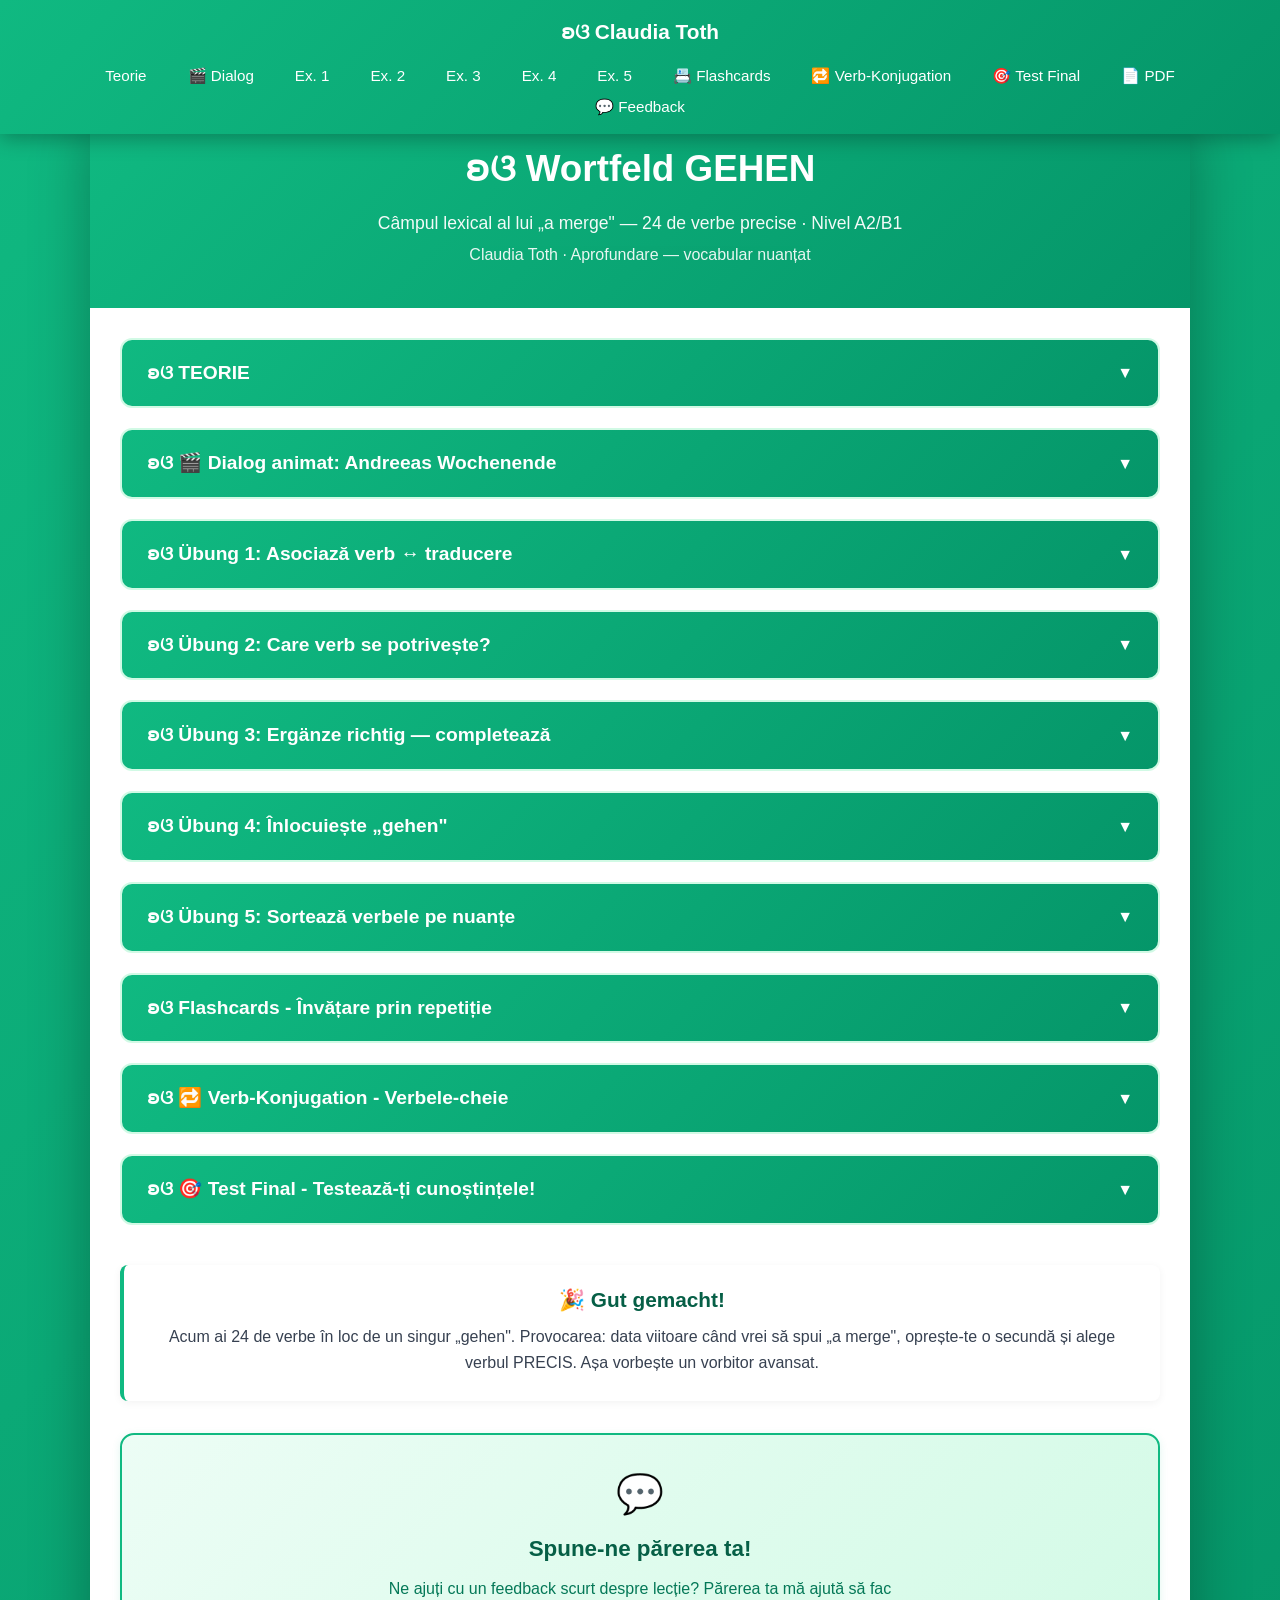
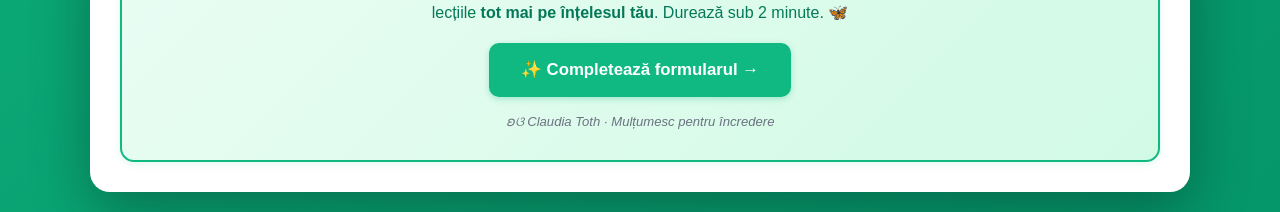
==== index.html @ c38c86c9 "Aprofundare: Wortfeld GEHEN (A2/B1) + dialog animat Campul lexical al lui „a merge": 24 verbe precis" ====
<!DOCTYPE html>
<html lang="ro">
<head>
    <meta charset="UTF-8">
    <meta name="robots" content="noindex, nofollow">
    <meta name="viewport" content="width=device-width, initial-scale=1.0">
    <title>Wortfeld GEHEN — verbele lui „a merge" · Germană A2/B1</title>
    <meta property="og:title" content="Wortfeld GEHEN (Aprofundare)">
    <meta property="og:description" content="Câmpul lexical al lui „a merge": 24 de verbe precise care înlocuiesc gehen. Dialog animat + 5 exerciții. Nivel A2/B1.">
    <meta property="og:type" content="website">
    <link rel="stylesheet" href="styles.css">
</head>
<body>
    <nav class="navbar">
        <a href="#top" class="navbar-logo">ʚଓ Claudia Toth</a>
        <ul class="navbar-menu">
            <li><a href="#teorie" onclick="openSection(0)">Teorie</a></li>
            <li><a href="#dialog" onclick="openSection(1)">🎬 Dialog</a></li>
            <li><a href="#ex1" onclick="openSection(2)">Ex. 1</a></li>
            <li><a href="#ex2" onclick="openSection(3)">Ex. 2</a></li>
            <li><a href="#ex3" onclick="openSection(4)">Ex. 3</a></li>
            <li><a href="#ex4" onclick="openSection(5)">Ex. 4</a></li>
            <li><a href="#ex5" onclick="openSection(6)">Ex. 5</a></li>
            <li><a href="#flashcards" onclick="openSection(7)">📇 Flashcards</a></li>
            <li><a href="#verbs" onclick="openSection(8)">🔁 Verb-Konjugation</a></li>
            <li><a href="#final-test" onclick="openSection(9)">🎯 Test Final</a></li>
            <li><a href="aprofundare-wortfeld-gehen.pdf" download>📄 PDF</a></li>
            <li><a href="https://yaz5dfqyx89.typeform.com/to/JHBHSIRc" target="_blank" rel="noopener noreferrer">💬 Feedback</a></li>
        </ul>
    </nav>

    <div class="container" id="top">
        <div class="header">
            <h1>ʚଓ Wortfeld GEHEN</h1>
            <p class="subtitle">Câmpul lexical al lui „a merge" — 24 de verbe precise · Nivel A2/B1</p>
            <p>Claudia Toth · Aprofundare — vocabular nuanțat</p>
        </div>

        <div class="content">
            <div class="section" id="teorie">
                <div class="section-header" onclick="toggleMainSection(0)">
                    <h3>ʚଓ TEORIE</h3>
                    <span class="arrow">▼</span>
                </div>
                <div class="section-content" id="main-section-0">
                    <div id="theory-container"></div>
                </div>
            </div>

            <div class="section" id="dialog">
                <div class="section-header" onclick="toggleMainSection(1)">
                    <h3>ʚଓ 🎬 Dialog animat: Andreeas Wochenende</h3>
                    <span class="arrow">▼</span>
                </div>
                <div class="section-content" id="main-section-1">
                    <p style="margin-bottom:14px;"><em>Apasă ▶️ Pornește. Bulele de vorbire apar pe rând, iar personajul care vorbește „pulsează". Ascultă cum Andreea folosește verbele din Wortfeld în loc de simplul „gehen". Poți reasculta orice replică din transcript (🔁).</em></p>
                    <div id="dialog1-container"></div>
                </div>
            </div>

            <div class="section" id="ex1">
                <div class="section-header" onclick="toggleMainSection(2)">
                    <h3>ʚଓ Übung 1: Asociază verb ↔ traducere</h3>
                    <span class="arrow">▼</span>
                </div>
                <div class="section-content" id="main-section-2">
                    <div id="ex1-container"></div>
                    <div class="btn-container">
                        <button class="btn btn-check" onclick="checkExercise(1)">✓ Verifica</button>
                        <button class="btn btn-reset" onclick="resetExercise(1)">↻ Reseteaza</button>
                    </div>
                    <div class="score" id="score-1"></div>
                </div>
            </div>

            <div class="section" id="ex2">
                <div class="section-header" onclick="toggleMainSection(3)">
                    <h3>ʚଓ Übung 2: Care verb se potrivește?</h3>
                    <span class="arrow">▼</span>
                </div>
                <div class="section-content" id="main-section-3">
                    <div id="ex2-container"></div>
                    <div class="btn-container">
                        <button class="btn btn-check" onclick="checkExercise(2)">✓ Verifica</button>
                        <button class="btn btn-reset" onclick="resetExercise(2)">↻ Reseteaza</button>
                    </div>
                    <div class="score" id="score-2"></div>
                </div>
            </div>

            <div class="section" id="ex3">
                <div class="section-header" onclick="toggleMainSection(4)">
                    <h3>ʚଓ Übung 3: Ergänze richtig — completează</h3>
                    <span class="arrow">▼</span>
                </div>
                <div class="section-content" id="main-section-4">
                    <div id="ex3-container"></div>
                    <div class="btn-container">
                        <button class="btn btn-check" onclick="checkExercise(3)">✓ Verifica</button>
                        <button class="btn btn-reset" onclick="resetExercise(3)">↻ Reseteaza</button>
                    </div>
                    <div class="score" id="score-3"></div>
                </div>
            </div>

            <div class="section" id="ex4">
                <div class="section-header" onclick="toggleMainSection(5)">
                    <h3>ʚଓ Übung 4: Înlocuiește „gehen"</h3>
                    <span class="arrow">▼</span>
                </div>
                <div class="section-content" id="main-section-5">
                    <div id="ex4-container"></div>
                    <div class="btn-container">
                        <button class="btn btn-check" onclick="checkExercise(4)">✓ Verifica</button>
                        <button class="btn btn-reset" onclick="resetExercise(4)">↻ Reseteaza</button>
                    </div>
                    <div class="score" id="score-4"></div>
                </div>
            </div>

            <div class="section" id="ex5">
                <div class="section-header" onclick="toggleMainSection(6)">
                    <h3>ʚଓ Übung 5: Sortează verbele pe nuanțe</h3>
                    <span class="arrow">▼</span>
                </div>
                <div class="section-content" id="main-section-6">
                    <div id="ex5-container"></div>
                    <div class="btn-container">
                        <button class="btn btn-check" onclick="checkExercise(5)">✓ Verifica</button>
                        <button class="btn btn-reset" onclick="resetExercise(5)">↻ Reseteaza</button>
                    </div>
                    <div class="score" id="score-5"></div>
                </div>
            </div>

            <div class="section" id="flashcards">
                <div class="section-header" onclick="toggleMainSection(7)">
                    <h3>ʚଓ Flashcards - Învățare prin repetiție</h3>
                    <span class="arrow">▼</span>
                </div>
                <div class="section-content" id="main-section-7">
                    <div id="flashcards-container"></div>
                </div>
            </div>

            <div class="section" id="verbs">
                <div class="section-header" onclick="toggleMainSection(8)">
                    <h3>ʚଓ 🔁 Verb-Konjugation - Verbele-cheie</h3>
                    <span class="arrow">▼</span>
                </div>
                <div class="section-content" id="main-section-8">
                    <div id="verbs-container"></div>
                </div>
            </div>

            <div class="section" id="final-test">
                <div class="section-header" onclick="toggleMainSection(9)">
                    <h3>ʚଓ 🎯 Test Final - Testează-ți cunoștințele!</h3>
                    <span class="arrow">▼</span>
                </div>
                <div class="section-content" id="main-section-9">
                    <div id="final-test-container"></div>
                </div>
            </div>

            <div class="theory-box" style="text-align: center; margin-top: 40px;">
                <p style="font-size: 1.3rem; font-weight: bold; color: #065f46;">🎉 Gut gemacht!</p>
                <p>Acum ai 24 de verbe în loc de un singur „gehen". Provocarea: data viitoare când vrei să spui „a merge", oprește-te o secundă și alege verbul PRECIS. Așa vorbește un vorbitor avansat.</p>
            </div>

            <!-- ===== FEEDBACK BANNER ===== -->
            <div style="background: linear-gradient(135deg, #ecfdf5 0%, #d1fae5 100%); border: 2px solid #10B981; border-radius: 14px; padding: 28px 24px; margin-top: 32px; text-align: center; box-shadow: 0 2px 8px rgba(16, 185, 129, 0.12);">
                <div style="font-size: 2.4rem; margin-bottom: 6px;">💬</div>
                <h3 style="color: #065f46; font-size: 1.4rem; margin: 0 0 10px; font-weight: bold;">Spune-ne părerea ta!</h3>
                <p style="color: #047857; font-size: 1rem; margin: 0 0 18px; max-width: 540px; margin-left: auto; margin-right: auto; line-height: 1.5;">
                    Ne ajuți cu un feedback scurt despre lecție? Părerea ta mă ajută să fac lecțiile <strong>tot mai pe înțelesul tău</strong>. Durează sub 2 minute. 🦋
                </p>
                <a href="https://yaz5dfqyx89.typeform.com/to/JHBHSIRc" target="_blank" rel="noopener noreferrer" style="display: inline-block; background: #10B981; color: white; padding: 14px 32px; border-radius: 10px; text-decoration: none; font-weight: bold; font-size: 1.05rem; box-shadow: 0 2px 6px rgba(16, 185, 129, 0.3); transition: all 0.2s;" onmouseover="this.style.background='#047857'; this.style.transform='translateY(-1px)';" onmouseout="this.style.background='#10B981'; this.style.transform='translateY(0)';">
                    ✨ Completează formularul →
                </a>
                <p style="color: #6b7280; font-size: 0.82rem; margin-top: 14px; font-style: italic;">
                    ʚଓ Claudia Toth · Mulțumesc pentru încredere
                </p>
            </div>
        </div>
    </div>

    <script src="theory.js"></script>
    <script src="dialogs.js"></script>
    <script src="exercises.js"></script>
    <script src="flashcards.js"></script>
    <script src="verbs.js"></script>
    <script src="final-test.js"></script>
    <script src="main.js"></script>
</body>
</html>
---- styles.css ----
/* ============================================
   CLAUDIA TOTH - NOMEN-VERB-VERBINDUNGEN
   Design verde profesional · Mobile responsive
   ============================================ */

* {
    margin: 0;
    padding: 0;
    box-sizing: border-box;
}

body {
    font-family: 'Segoe UI', Tahoma, Geneva, Verdana, sans-serif;
    background: linear-gradient(135deg, #10b981 0%, #059669 100%);
    line-height: 1.6;
    padding: 0;
    padding-top: 80px;
    min-height: 100vh;
    color: #374151;
}

/* ============================================
   NAVIGATION BAR
   ============================================ */
.navbar {
    position: fixed;
    top: 0;
    left: 0;
    right: 0;
    background: linear-gradient(135deg, #10b981 0%, #059669 100%);
    padding: 15px 30px;
    box-shadow: 0 4px 20px rgba(0,0,0,0.3);
    z-index: 1000;
    display: flex;
    flex-direction: column;
    gap: 15px;
    align-items: center;
    justify-content: center;
}

.navbar-logo {
    color: white;
    font-size: 1.3rem;
    font-weight: bold;
    text-decoration: none;
}

.navbar-menu {
    display: flex;
    gap: 5px;
    list-style: none;
    align-items: center;
    flex-wrap: wrap;
    justify-content: center;
}

.navbar-menu a {
    color: white;
    text-decoration: none;
    padding: 10px 18px;
    border-radius: 8px;
    transition: all 0.3s;
    font-size: 0.95rem;
    font-weight: 500;
}

.navbar-menu a:hover {
    background: rgba(255,255,255,0.2);
    transform: translateY(-2px);
}

/* ============================================
   CONTAINER PRINCIPAL
   ============================================ */
.container {
    max-width: 1100px;
    margin: 20px auto;
    background: white;
    border-radius: 20px;
    box-shadow: 0 20px 60px rgba(0,0,0,0.3);
    overflow: hidden;
}

.header {
    background: linear-gradient(135deg, #10b981 0%, #059669 100%);
    color: white;
    padding: 40px 30px;
    text-align: center;
}

.header h1 {
    font-size: 2.3rem;
    margin-bottom: 10px;
}

.header .subtitle {
    font-size: 1.1rem;
    opacity: 0.95;
    margin-bottom: 5px;
}

.header p {
    font-size: 1rem;
    opacity: 0.9;
}

.content {
    padding: 30px;
}

/* ============================================
   SECȚIUNI (Teorie + Exerciții)
   ============================================ */
.section {
    margin-bottom: 20px;
    scroll-margin-top: 100px;
    border-radius: 12px;
    overflow: hidden;
    border: 2px solid #d1fae5;
}

.section-header {
    background: linear-gradient(135deg, #10b981 0%, #059669 100%);
    color: white;
    padding: 18px 25px;
    cursor: pointer;
    display: flex;
    justify-content: space-between;
    align-items: center;
    transition: all 0.3s;
}

.section-header:hover {
    background: linear-gradient(135deg, #059669 0%, #047857 100%);
}

.section-header h3 {
    font-size: 1.2rem;
}

.arrow {
    transition: transform 0.3s;
    font-size: 1rem;
}

.arrow.rotated {
    transform: rotate(180deg);
}

.section-content {
    display: none;
    padding: 25px;
    background: #f0fdf4;
}

.section-content.active {
    display: block;
    animation: fadeIn 0.4s ease-in-out;
}

@keyframes fadeIn {
    from { opacity: 0; transform: translateY(-5px); }
    to { opacity: 1; transform: translateY(0); }
}

/* ============================================
   SUB-SECȚIUNI (în Teorie)
   ============================================ */
.sub-section {
    margin-bottom: 12px;
    border-radius: 10px;
    overflow: hidden;
    border: 1px solid #a7f3d0;
    background: white;
}

.sub-section-header {
    background: #d1fae5;
    color: #065f46;
    padding: 12px 18px;
    cursor: pointer;
    display: flex;
    justify-content: space-between;
    align-items: center;
    font-weight: 600;
    transition: background 0.3s;
    gap: 10px;
}

.sub-section-header > span:first-child {
    flex: 1;
}

.sub-section-header:hover {
    background: #a7f3d0;
}

/* ============================================
   AUDIO PLAYER (Play / Stop la fiecare subtitlu)
   ============================================ */
.audio-player {
    display: flex;
    align-items: center;
}

.audio-btn {
    background: #10b981;
    color: white;
    border: none;
    width: 36px;
    height: 36px;
    border-radius: 50%;
    cursor: pointer;
    font-size: 0.9rem;
    transition: all 0.3s;
    display: flex;
    align-items: center;
    justify-content: center;
    padding: 0;
    box-shadow: 0 2px 6px rgba(16, 185, 129, 0.3);
}

.audio-btn:hover {
    background: #059669;
    transform: scale(1.1);
    box-shadow: 0 4px 10px rgba(16, 185, 129, 0.5);
}

.audio-btn:active {
    transform: scale(0.95);
}

.lesson-audio {
    display: flex;
    align-items: center;
    gap: 12px;
    margin-bottom: 18px;
    padding: 10px 14px;
    background: #f0fdf4;
    border-left: 4px solid #10b981;
    border-radius: 6px;
}

.lesson-audio-label {
    color: #065f46;
    font-weight: 600;
    font-size: 0.95rem;
}

.sub-arrow {
    transition: transform 0.3s;
}

.sub-arrow.rotated {
    transform: rotate(180deg);
}

.sub-section-content {
    display: none;
    padding: 18px;
    background: white;
}

.sub-section-content.active {
    display: block;
}

/* ============================================
   THEORY BOX
   ============================================ */
.theory-box {
    background: white;
    border-left: 4px solid #10b981;
    padding: 18px 22px;
    margin: 12px 0;
    border-radius: 8px;
    box-shadow: 0 2px 8px rgba(0,0,0,0.05);
}

.theory-box h4 {
    color: #065f46;
    margin-bottom: 10px;
    font-size: 1.1rem;
}

.theory-box p {
    margin-bottom: 8px;
}

.theory-box ul {
    margin-left: 20px;
    margin-top: 8px;
}

.theory-box li {
    margin-bottom: 6px;
}

/* Exemple în context */
.example-box {
    background: #ecfdf5;
    border: 1px dashed #10b981;
    padding: 12px 16px;
    border-radius: 8px;
    margin: 10px 0;
    font-style: italic;
}

.example-box .de {
    color: #065f46;
    font-weight: 600;
    font-style: normal;
}

.example-box .ro {
    color: #6b7280;
    font-size: 0.95rem;
    margin-top: 4px;
}

/* Tabele teorie */
.theory-table {
    width: 100%;
    border-collapse: collapse;
    margin: 12px 0;
    background: white;
    border-radius: 8px;
    overflow: hidden;
    box-shadow: 0 2px 6px rgba(0,0,0,0.05);
}

.theory-table th {
    background: #10b981;
    color: white;
    padding: 12px;
    text-align: left;
    font-weight: 600;
}

.theory-table td {
    padding: 10px 12px;
    border-bottom: 1px solid #d1fae5;
}

.theory-table tr:last-child td {
    border-bottom: none;
}

.theory-table tr:nth-child(even) {
    background: #f0fdf4;
}

.theory-table .verb {
    color: #059669;
    font-weight: bold;
}

.theory-table .nomen {
    color: #065f46;
    font-weight: 600;
}

.theory-table .ro-text {
    color: #6b7280;
    font-style: italic;
    font-size: 0.95rem;
}

/* ============================================
   EXERCIȚII
   ============================================ */
.exercise-instruction {
    background: #fffbeb;
    border-left: 4px solid #f59e0b;
    padding: 12px 18px;
    margin-bottom: 18px;
    border-radius: 8px;
    color: #78350f;
}

.exercise-item {
    background: white;
    padding: 15px 18px;
    margin-bottom: 12px;
    border-radius: 10px;
    display: flex;
    align-items: flex-start;
    gap: 12px;
    flex-wrap: wrap;
    box-shadow: 0 2px 6px rgba(0,0,0,0.05);
}

.exercise-number {
    background: #10b981;
    color: white;
    width: 30px;
    height: 30px;
    border-radius: 50%;
    display: flex;
    align-items: center;
    justify-content: center;
    font-weight: bold;
    flex-shrink: 0;
    font-size: 0.9rem;
}

.input-group {
    flex: 1;
    min-width: 200px;
    display: flex;
    flex-direction: column;
    gap: 6px;
}

.input-group label {
    color: #374151;
    font-size: 1rem;
    line-height: 1.5;
}

.input-group .nomen-highlight {
    color: #065f46;
    font-weight: bold;
    background: #d1fae5;
    padding: 2px 8px;
    border-radius: 5px;
}

.input-group input[type="text"],
.input-group select {
    padding: 10px 14px;
    border: 2px solid #d1fae5;
    border-radius: 8px;
    font-size: 1rem;
    font-family: inherit;
    transition: all 0.3s;
    background: white;
}

.input-group input[type="text"]:focus,
.input-group select:focus {
    outline: none;
    border-color: #10b981;
    box-shadow: 0 0 0 3px rgba(16, 185, 129, 0.15);
}

/* Multiple choice */
.mc-options {
    display: flex;
    flex-direction: column;
    gap: 8px;
    margin-top: 8px;
}

.mc-option {
    display: flex;
    align-items: center;
    gap: 10px;
    padding: 8px 12px;
    border-radius: 8px;
    transition: background 0.2s;
    cursor: pointer;
}

.mc-option:hover {
    background: #f0fdf4;
}

.mc-option input[type="radio"] {
    cursor: pointer;
    width: 18px;
    height: 18px;
    accent-color: #10b981;
}

.mc-option label {
    cursor: pointer;
    flex: 1;
}

/* Feedback */
.feedback {
    width: 100%;
    margin-top: 8px;
    padding: 0;
    font-size: 0.95rem;
    border-radius: 6px;
    transition: all 0.3s;
}

.feedback.correct {
    background: #d1fae5;
    color: #065f46;
    padding: 10px 14px;
    border-left: 3px solid #10b981;
}

.feedback.incorrect {
    background: #fee2e2;
    color: #991b1b;
    padding: 10px 14px;
    border-left: 3px solid #ef4444;
}

.feedback.correct::before {
    content: "✓ Richtig! ";
    font-weight: bold;
}

.feedback.incorrect::before {
    content: "✗ Falsch. ";
    font-weight: bold;
}

/* ============================================
   BUTOANE
   ============================================ */
.btn-container {
    display: flex;
    gap: 15px;
    justify-content: center;
    margin: 30px 0;
    flex-wrap: wrap;
}

.btn {
    padding: 14px 32px;
    border: none;
    border-radius: 10px;
    font-size: 1rem;
    font-weight: 600;
    cursor: pointer;
    transition: all 0.3s;
    font-family: inherit;
}

.btn-check {
    background: linear-gradient(135deg, #10b981 0%, #059669 100%);
    color: white;
}

.btn-check:hover {
    transform: translateY(-2px);
    box-shadow: 0 8px 20px rgba(16, 185, 129, 0.4);
}

.btn-reset {
    background: #6b7280;
    color: white;
}

.btn-reset:hover {
    background: #4b5563;
    transform: translateY(-2px);
    box-shadow: 0 8px 20px rgba(107, 114, 128, 0.4);
}

/* ============================================
   SCOR
   ============================================ */
.score {
    display: none;
    background: linear-gradient(135deg, #10b981 0%, #059669 100%);
    color: white;
    padding: 25px;
    border-radius: 12px;
    text-align: center;
    margin: 20px 0;
    scroll-margin-top: 100px;
}

.score.show {
    display: block;
    animation: fadeIn 0.5s;
}

.score-value {
    font-size: 2rem;
    font-weight: bold;
    margin-bottom: 10px;
}

.score-message {
    font-size: 1.1rem;
}

/* ============================================
   FLASHCARDS
   ============================================ */
.flashcard-counter {
    text-align: center;
    margin-bottom: 15px;
    color: #065f46;
    font-weight: 600;
}

.flashcard {
    background: white;
    border-radius: 16px;
    padding: 50px 30px;
    min-height: 220px;
    display: flex;
    align-items: center;
    justify-content: center;
    text-align: center;
    cursor: pointer;
    box-shadow: 0 4px 15px rgba(0,0,0,0.1);
    transition: transform 0.3s;
    position: relative;
    border: 3px solid #10b981;
}

.flashcard:hover {
    transform: scale(1.02);
}

.flashcard-content {
    width: 100%;
}

.flashcard .de {
    font-size: 1.8rem;
    color: #065f46;
    font-weight: bold;
    margin-bottom: 10px;
}

.flashcard .ro {
    font-size: 1.2rem;
    color: #6b7280;
    font-style: italic;
    display: none;
}

.flashcard.flipped .ro {
    display: block;
    animation: fadeIn 0.3s;
}

.flashcard-hint {
    position: absolute;
    bottom: 12px;
    left: 0;
    right: 0;
    color: #9ca3af;
    font-size: 0.85rem;
}

.flashcard-audio-btn {
    position: absolute;
    top: 15px;
    right: 15px;
    background: #10b981;
    color: white;
    border: none;
    width: 40px;
    height: 40px;
    border-radius: 50%;
    font-size: 1.2rem;
    cursor: pointer;
    transition: all 0.3s;
    display: flex;
    align-items: center;
    justify-content: center;
}

.flashcard-audio-btn:hover {
    background: #059669;
    transform: scale(1.1);
}

.flashcard-controls {
    display: flex;
    justify-content: space-between;
    gap: 15px;
    margin-top: 20px;
}

.flashcard-btn {
    flex: 1;
    background: linear-gradient(135deg, #10b981 0%, #059669 100%);
    color: white;
    padding: 12px;
    border: none;
    border-radius: 8px;
    cursor: pointer;
    font-size: 1rem;
    font-weight: 600;
    transition: all 0.3s;
    font-family: inherit;
}

.flashcard-btn:hover {
    transform: translateY(-2px);
    box-shadow: 0 4px 12px rgba(16, 185, 129, 0.4);
}

.flashcard-btn:disabled {
    background: #d1d5db;
    cursor: not-allowed;
    transform: none;
    box-shadow: none;
}

/* ============================================
   MOBILE RESPONSIVE
   ============================================ */
@media (max-width: 768px) {
    body {
        padding: 0;
        padding-top: 140px;
    }

    .navbar {
        padding: 15px;
    }

    .navbar-menu a {
        padding: 8px 12px;
        font-size: 0.85rem;
    }

    .container {
        margin: 10px;
        border-radius: 12px;
    }

    .header h1 {
        font-size: 1.6rem;
    }

    .header .subtitle {
        font-size: 0.95rem;
    }

    .content {
        padding: 15px;
    }

    .section-header h3 {
        font-size: 1rem;
    }

    .exercise-item {
        padding: 12px;
    }

    .input-group {
        min-width: 100%;
    }

    .btn {
        padding: 12px 24px;
        font-size: 0.95rem;
    }

    .flashcard {
        padding: 35px 20px;
        min-height: 180px;
    }

    .flashcard .de {
        font-size: 1.4rem;
    }

    .flashcard .ro {
        font-size: 1rem;
    }

    .theory-table,
    .grammar-table {
        font-size: 0.9rem;
        display: block;
        overflow-x: auto;
        white-space: nowrap;
        -webkit-overflow-scrolling: touch;
        max-width: 100%;
        scrollbar-width: thin;
        scrollbar-color: #f59e0b #fef3c7;
        background-image: linear-gradient(to right, transparent calc(100% - 32px), rgba(245, 158, 11, 0.28) 100%);
        background-attachment: local;
        background-repeat: no-repeat;
    }

    .theory-table::-webkit-scrollbar,
    .grammar-table::-webkit-scrollbar {
        height: 6px;
    }
    .theory-table::-webkit-scrollbar-track,
    .grammar-table::-webkit-scrollbar-track {
        background: #fef3c7;
        border-radius: 3px;
    }
    .theory-table::-webkit-scrollbar-thumb,
    .grammar-table::-webkit-scrollbar-thumb {
        background: #f59e0b;
        border-radius: 3px;
    }

    .theory-table::before,
    .grammar-table::before {
        content: '👈 Glisează lateral pentru toate coloanele 👉';
        display: block;
        background: #fef3c7;
        color: #92400e;
        padding: 6px 10px;
        font-size: 0.72rem;
        text-align: center;
        font-style: italic;
        border-radius: 6px 6px 0 0;
        white-space: nowrap;
        border-bottom: 1px solid #f59e0b;
        position: sticky;
        left: 0;
    }

    .theory-table th,
    .theory-table td,
    .grammar-table th,
    .grammar-table td {
        padding: 8px;
    }
}

/* ============================================
   TRADUCERI ROMÂNĂ sub fiecare propoziție germană
   Permanent vizibile sub tabelele de teorie
   ============================================ */
.ro-translation {
    display: inline-block;
    color: #6b7280;
    font-style: italic;
    font-size: 0.88rem;
    font-weight: normal;
    line-height: 1.4;
    margin-top: 4px;
    padding-left: 8px;
    border-left: 2px solid #fcd34d;
}

/* ============================================
   TEST FINAL - Wizard Style
   ============================================ */

/* Intro section */
.test-intro {
    background: white;
    padding: 30px;
    border-radius: 12px;
    text-align: center;
    box-shadow: 0 2px 8px rgba(0,0,0,0.05);
}

.test-intro h3 {
    color: #065f46;
    font-size: 1.5rem;
    margin-bottom: 15px;
}

.test-intro p {
    color: #374151;
    margin-bottom: 15px;
}

.test-info-list {
    list-style: none;
    padding: 0;
    margin: 20px auto;
    max-width: 500px;
    text-align: left;
}

.test-info-list li {
    padding: 8px 0;
    color: #374151;
}

.btn-large {
    padding: 16px 40px !important;
    font-size: 1.1rem !important;
    margin-top: 15px;
}

/* Wizard - container principal */
.test-wizard {
    background: white;
    padding: 30px;
    border-radius: 12px;
    box-shadow: 0 2px 8px rgba(0,0,0,0.05);
}

/* Progress bar */
.test-progress {
    margin-bottom: 25px;
}

.test-progress-info {
    display: flex;
    justify-content: space-between;
    margin-bottom: 10px;
    font-weight: 600;
    color: #065f46;
    flex-wrap: wrap;
    gap: 10px;
}

.test-progress-bar {
    height: 12px;
    background: #d1fae5;
    border-radius: 6px;
    overflow: hidden;
}

.test-progress-fill {
    height: 100%;
    background: linear-gradient(90deg, #10b981 0%, #059669 100%);
    transition: width 0.4s ease;
    border-radius: 6px;
    box-shadow: 0 0 8px rgba(16, 185, 129, 0.4);
}

/* Întrebarea curentă */
.test-question {
    background: #f0fdf4;
    padding: 25px;
    border-radius: 10px;
    margin-bottom: 20px;
    border: 2px solid #d1fae5;
}

.test-question-label {
    color: #065f46;
    font-weight: 600;
    font-size: 1.05rem;
    margin-bottom: 15px;
}

.test-question-content {
    font-size: 1.15rem;
    color: #374151;
    line-height: 1.8;
    margin-bottom: 12px;
}

.test-blank {
    background: #fef3c7;
    padding: 4px 16px;
    border-radius: 6px;
    border: 2px dashed #f59e0b;
    color: #78350f;
    font-weight: bold;
    margin-right: 8px;
}

.test-translation {
    display: block;
    color: #6b7280;
    font-style: italic;
    margin: 10px 0;
    font-size: 0.95rem;
}

.test-ro-text {
    background: #fff7ed;
    padding: 15px;
    border-radius: 8px;
    border-left: 4px solid #f59e0b;
    color: #78350f;
    font-weight: 500;
}

.test-input {
    width: 100%;
    padding: 12px 16px;
    border: 2px solid #d1fae5;
    border-radius: 8px;
    font-size: 1.05rem;
    font-family: inherit;
    transition: all 0.3s;
    background: white;
    margin-top: 10px;
}

.test-input:focus {
    outline: none;
    border-color: #10b981;
    box-shadow: 0 0 0 3px rgba(16, 185, 129, 0.15);
}

.test-mc {
    margin-top: 15px;
}

.test-mc .mc-option {
    background: white;
    padding: 12px 16px;
    border-radius: 8px;
    margin-bottom: 8px;
    border: 2px solid #d1fae5;
    transition: all 0.2s;
}

.test-mc .mc-option:hover {
    border-color: #10b981;
    background: #f0fdf4;
}

/* Controale wizard */
.test-controls {
    display: flex;
    gap: 12px;
    justify-content: space-between;
    margin-top: 25px;
    flex-wrap: wrap;
}

.btn-secondary {
    background: #6b7280;
    color: white;
}

.btn-secondary:hover {
    background: #4b5563;
    transform: translateY(-2px);
    box-shadow: 0 4px 12px rgba(107, 114, 128, 0.4);
}

.btn:disabled {
    opacity: 0.5;
    cursor: not-allowed;
    transform: none !important;
    box-shadow: none !important;
}

/* Buton ÎNAPOI LA TEORIE */
.btn-back {
    background: linear-gradient(135deg, #6366f1 0%, #4f46e5 100%);
    color: white;
}

.btn-back:hover {
    transform: translateY(-2px);
    box-shadow: 0 8px 20px rgba(99, 102, 241, 0.4);
}

.test-back-top {
    margin-bottom: 20px;
}

/* REZULTATE */
.test-results {
    background: white;
    padding: 30px;
    border-radius: 12px;
    box-shadow: 0 2px 8px rgba(0,0,0,0.05);
}

.test-result-card {
    text-align: center;
    padding: 30px;
    border-radius: 16px;
    margin-bottom: 25px;
}

.test-result-card.passed {
    background: linear-gradient(135deg, #10b981 0%, #059669 100%);
    color: white;
}

.test-result-card.failed {
    background: linear-gradient(135deg, #ef4444 0%, #dc2626 100%);
    color: white;
}

.test-result-emoji {
    font-size: 4rem;
    margin-bottom: 10px;
}

.test-result-badge {
    font-size: 1.3rem;
    font-weight: bold;
    letter-spacing: 2px;
    margin-bottom: 15px;
    opacity: 0.95;
}

.test-result-score {
    font-size: 3rem;
    font-weight: bold;
    margin-bottom: 5px;
}

.test-result-percentage {
    font-size: 2.5rem;
    font-weight: bold;
    margin-bottom: 20px;
    opacity: 0.9;
}

.test-result-message {
    font-size: 1rem;
    line-height: 1.6;
    max-width: 550px;
    margin: 0 auto;
    padding: 0 15px;
}

.pass-mark, .fail-mark {
    margin-top: 20px;
    padding: 12px;
    background: rgba(255,255,255,0.2);
    border-radius: 8px;
    font-weight: 600;
    font-size: 0.95rem;
}

/* Stats categorii */
.test-stats {
    background: #f0fdf4;
    padding: 20px;
    border-radius: 10px;
    margin-bottom: 20px;
    border-left: 4px solid #10b981;
}

.test-stats h4 {
    color: #065f46;
    margin-bottom: 12px;
}

.test-stats ul {
    list-style: none;
    padding: 0;
}

.test-stats li {
    padding: 8px 0;
    border-bottom: 1px solid #d1fae5;
    color: #374151;
}

.test-stats li:last-child {
    border-bottom: none;
}

/* Greșeli */
.test-mistakes {
    background: #fef2f2;
    padding: 20px;
    border-radius: 10px;
    margin-bottom: 20px;
    border-left: 4px solid #ef4444;
}

.test-mistakes h4 {
    color: #991b1b;
    margin-bottom: 15px;
}

.mistake-item {
    background: white;
    padding: 12px 15px;
    border-radius: 8px;
    margin-bottom: 10px;
    line-height: 1.6;
}

/* Acțiuni finale */
.test-final-actions {
    display: flex;
    gap: 15px;
    justify-content: center;
    flex-wrap: wrap;
    margin-top: 25px;
}

/* Mobile responsive pentru test */
@media (max-width: 768px) {
    .test-intro,
    .test-wizard,
    .test-results {
        padding: 20px 15px;
    }
    
    .test-question {
        padding: 18px 15px;
    }
    
    .test-question-content {
        font-size: 1rem;
    }
    
    .test-result-emoji {
        font-size: 3rem;
    }
    
    .test-result-score {
        font-size: 2.2rem;
    }
    
    .test-result-percentage {
        font-size: 1.8rem;
    }
    
    .test-controls {
        flex-direction: column;
    }

    .test-controls .btn {
        width: 100%;
    }
}

/* ============================================
   EX1 - CLICK-MATCH (DE ↔ RO)
   ============================================ */
.dm-board {
    display: grid;
    grid-template-columns: 1fr 1fr;
    gap: 18px;
    margin: 15px 0;
}

.dm-col {
    background: white;
    padding: 14px;
    border-radius: 10px;
    box-shadow: 0 2px 6px rgba(0,0,0,0.05);
    display: flex;
    flex-direction: column;
    gap: 8px;
}

.dm-col-title {
    color: #065f46;
    font-weight: bold;
    margin-bottom: 6px;
    text-align: center;
    font-size: 1rem;
    padding-bottom: 8px;
    border-bottom: 2px solid #d1fae5;
}

.dm-tile {
    padding: 10px 14px;
    background: #f0fdf4;
    border: 2px solid #d1fae5;
    border-radius: 8px;
    cursor: pointer;
    transition: all 0.2s;
    font-weight: 500;
    color: #065f46;
    text-align: center;
}

.dm-tile:hover {
    background: #d1fae5;
    border-color: #10b981;
    transform: translateY(-1px);
}

.dm-tile.dm-selected {
    background: #fef3c7;
    border-color: #f59e0b;
    color: #78350f;
}

.dm-tile.dm-correct {
    background: #d1fae5;
    border-color: #10b981;
    color: #065f46;
    cursor: default;
    opacity: 0.7;
}

.dm-tile.dm-wrong {
    background: #fee2e2;
    border-color: #ef4444;
    color: #991b1b;
    animation: shake 0.4s;
}

.dm-status {
    text-align: center;
    margin-top: 12px;
    padding: 10px;
    background: #fffbeb;
    border-radius: 8px;
    color: #78350f;
    font-weight: 600;
    border-left: 4px solid #f59e0b;
}

@keyframes shake {
    0%, 100% { transform: translateX(0); }
    25% { transform: translateX(-5px); }
    75% { transform: translateX(5px); }
}

/* ============================================
   EX2 - SORT 5 COLOANE
   ============================================ */
.sort-pool {
    display: flex;
    flex-wrap: wrap;
    gap: 8px;
    padding: 14px;
    background: white;
    border: 2px dashed #10b981;
    border-radius: 10px;
    margin: 15px 0;
    min-height: 60px;
}

.sort-tile {
    padding: 8px 14px;
    background: #f0fdf4;
    border: 2px solid #d1fae5;
    border-radius: 8px;
    cursor: pointer;
    transition: all 0.2s;
    font-weight: 500;
    color: #065f46;
    user-select: none;
}

.sort-tile:hover {
    background: #d1fae5;
    border-color: #10b981;
}

.sort-tile.sort-selected {
    background: #fef3c7;
    border-color: #f59e0b;
    color: #78350f;
}

.sort-tile.sort-wrong {
    background: #fee2e2;
    border-color: #ef4444;
    color: #991b1b;
    animation: shake 0.4s;
}

.sort-tile.sort-placed {
    background: #d1fae5;
    border-color: #10b981;
    color: #065f46;
    cursor: default;
}

.sort-cols {
    display: grid;
    grid-template-columns: repeat(5, 1fr);
    gap: 10px;
    margin-top: 12px;
}

.sort-col {
    background: white;
    border: 2px solid #d1fae5;
    border-radius: 10px;
    padding: 10px;
    cursor: pointer;
    min-height: 140px;
    transition: all 0.2s;
}

.sort-col:hover {
    border-color: #10b981;
    background: #f0fdf4;
}

.sort-col-title {
    text-align: center;
    font-weight: bold;
    color: white;
    background: linear-gradient(135deg, #10b981 0%, #059669 100%);
    padding: 6px 10px;
    border-radius: 6px;
    margin-bottom: 8px;
    font-size: 1rem;
}

.sort-col-body {
    display: flex;
    flex-direction: column;
    gap: 6px;
}

/* ============================================
   EX3 - SATZBAU KLAMMER (click-to-build)
   ============================================ */
.satzbau-item {
    background: white;
    padding: 15px 18px;
    margin-bottom: 12px;
    border-radius: 10px;
    display: flex;
    align-items: flex-start;
    gap: 12px;
    box-shadow: 0 2px 6px rgba(0,0,0,0.05);
}

.satzbau-answer {
    min-height: 50px;
    padding: 12px;
    background: #fffbeb;
    border: 2px dashed #f59e0b;
    border-radius: 8px;
    margin: 8px 0;
    display: flex;
    flex-wrap: wrap;
    gap: 6px;
    align-items: center;
}

.satzbau-answer-placeholder {
    color: #9ca3af;
    font-style: italic;
    font-size: 0.95rem;
}

.satzbau-pool {
    display: flex;
    flex-wrap: wrap;
    gap: 8px;
    padding: 10px;
    background: #f0fdf4;
    border-radius: 8px;
    margin-top: 8px;
}

.satzbau-word {
    padding: 8px 14px;
    background: white;
    border: 2px solid #d1fae5;
    border-radius: 8px;
    cursor: pointer;
    transition: all 0.2s;
    font-weight: 500;
    color: #065f46;
    user-select: none;
}

.satzbau-word:hover {
    background: #d1fae5;
    border-color: #10b981;
    transform: translateY(-1px);
}

.satzbau-word.satzbau-used {
    background: #f3f4f6;
    color: #d1d5db;
    border-color: #e5e7eb;
    cursor: not-allowed;
    opacity: 0.5;
}

.satzbau-picked {
    padding: 6px 12px;
    background: #10b981;
    color: white;
    border-radius: 6px;
    cursor: pointer;
    font-weight: 500;
    transition: all 0.2s;
}

.satzbau-picked:hover {
    background: #ef4444;
}

/* ============================================
   EX4 - AUDIO DICTATION
   ============================================ */
.dict-play-btn {
    background: linear-gradient(135deg, #10b981 0%, #059669 100%);
    color: white;
    border: none;
    padding: 8px 16px;
    border-radius: 8px;
    cursor: pointer;
    font-weight: 600;
    font-family: inherit;
    transition: all 0.2s;
    font-size: 0.95rem;
}

.dict-play-btn:hover {
    transform: translateY(-1px);
    box-shadow: 0 4px 10px rgba(16, 185, 129, 0.4);
}

/* ============================================
   EX5 - FIND-THE-MISTAKE
   ============================================ */
.mistake-options {
    display: flex;
    flex-direction: column;
    gap: 8px;
    margin-top: 8px;
}

.mistake-opt {
    padding: 10px 14px;
    background: white;
    border: 2px solid #d1fae5;
    border-radius: 8px;
    cursor: pointer;
    transition: all 0.2s;
    color: #374151;
}

.mistake-opt:hover {
    border-color: #10b981;
    background: #f0fdf4;
}

.mistake-opt.mistake-picked {
    border-color: #f59e0b;
    background: #fef3c7;
    color: #78350f;
    font-weight: 600;
}

.mistake-opt-letter {
    font-weight: bold;
    color: #065f46;
    margin-right: 6px;
}

/* ============================================
   MOBILE pentru widgeturile interactive
   ============================================ */
@media (max-width: 768px) {
    .dm-board {
        grid-template-columns: 1fr;
        gap: 12px;
    }
    .sort-cols {
        grid-template-columns: repeat(2, 1fr);
    }
    .sort-col {
        min-height: 100px;
    }
    .satzbau-item {
        flex-direction: column;
        padding: 12px;
    }
}

/* ============================================
   PDF — footer @page + secțiuni EXPANDATE la print
   ⚠️ NU se schimbă interfața web. Doar la PRINT secțiunile colapsabile
   se deschid, ca PDF-ul să conțină MATERIA, nu doar header-ele.
   ============================================ */
@page {
    size: A4;
    margin: 18mm 14mm 22mm 14mm;
    @bottom-left { content: "ʚଓ © 2026 Claudia Toth"; font-size: 9pt; color: #065f46; }
    @bottom-right { content: "pag. " counter(page) " / " counter(pages); font-size: 9pt; color: #6b7280; }
}

@media print {
    /* Forțează TOATE secțiunile + sub-secțiunile deschise → PDF cu materia completă */
    .section-content { display: block !important; }
    .sub-section-content { display: block !important; }
    /* Ascunde decorațiunile interactive (săgeți, navbar, butoane verifică/reset) */
    .navbar { display: none !important; }
    .arrow, .sub-arrow { display: none !important; }
    .btn-container { display: none !important; }
    .section-header, .sub-section-header { cursor: default; }
    /* Păstrează culorile la print (verzi + gradient) */
    body { background: white; padding-top: 0; -webkit-print-color-adjust: exact; print-color-adjust: exact; }
    .container { box-shadow: none; margin: 0; max-width: 100%; }
    .header, .section-header { -webkit-print-color-adjust: exact; print-color-adjust: exact; }
    /* Evită break-uri inestetice în mijlocul tabelelor/cardurilor */
    .theory-box, .example-box, .theory-table, .sub-section { page-break-inside: avoid; break-inside: avoid; }
}

/* ===== CAST BANNER (personajele Annettes Deutschkurs) =====
   ⚠️ NU șterge — acest bloc este parte din TEMPLATE-ul canonical
   folosit de lesson-generator. Rămâne dormant dacă lecția nu are
   <div class="cast-banner"> în HTML, dar e ACTIV pentru toate
   lecțiile noi generate care folosesc cast-grid (A1+A2 standard).
   Spec complet în IMPORTANT PENTRU AGENTI/AGENTS-README.md §🌐 CAST GRID. */
.cast-banner {
    background: linear-gradient(135deg, #ecfdf5 0%, #d1fae5 100%);
    border: 2px solid #10B981;
    border-radius: 12px;
    padding: 16px;
    margin: 20px 0;
    text-align: center;
}
.cast-banner h4 {
    color: #065f46;
    margin: 0 0 12px;
    font-size: 1.1rem;
}
.cast-grid {
    display: grid;
    grid-template-columns: repeat(6, 1fr);
    gap: 8px;
    max-width: 720px;
    margin: 0 auto;
}
.cast-card {
    background: #fff;
    border-radius: 8px;
    padding: 8px 4px;
    text-align: center;
    box-shadow: 0 1px 3px rgba(0,0,0,0.06);
}
.cast-card img {
    width: 60px;
    height: 80px;
    object-fit: contain;
    display: block;
    margin: 0 auto 4px;
}
.cast-card .name {
    font-size: 0.72rem;
    font-weight: 700;
    color: #065f46;
    line-height: 1.2;
}
.cast-card .detail {
    font-size: 0.65rem;
    color: #6b7280;
    line-height: 1.2;
    margin-top: 2px;
}
@media (max-width: 768px) {
    .cast-grid { grid-template-columns: repeat(3, 1fr); }
}

/* ===== ANDREEA NOTE (caseta cu tip de la cursantă Andreea) — REGULA 15 ===== */
/* Avatar 44×56px (NU dimensiune nativă!) — adăugat în template 28 mai 2026 */
/* după bug raportat de Claudia pe A2 L2 (andreeas-diplom) */
.andreea-note {
    background: #fffbeb;
    border-left: 4px solid #f59e0b;
    border-radius: 0 8px 8px 0;
    padding: 12px 16px;
    margin: 14px 0;
    display: flex;
    gap: 12px;
    align-items: flex-start;
}
.andreea-note-avatar {
    width: 44px;
    height: 56px;
    object-fit: contain;
    flex-shrink: 0;
}
.andreea-note-content {
    flex: 1;
}
.andreea-note-content .speaker {
    font-weight: 700;
    color: #92400e;
    font-size: 0.85rem;
    margin-bottom: 4px;
}
.andreea-note-content .speaker::before {
    content: "💚 ";
}
.andreea-note-content .text {
    color: #78350f;
    font-size: 0.92rem;
    font-style: italic;
    line-height: 1.55;
}

/* ===== GRAMMAR-TABLE (desktop) — REGULA 3 OBLIGATORIE ===== */
/* Adăugat 28 mai 2026 în template — lipsea din global CSS */
.grammar-table {
    width: 100%;
    border-collapse: collapse;
    margin: 10px 0;
    background: white;
    border-radius: 6px;
    overflow: hidden;
    box-shadow: 0 1px 4px rgba(0,0,0,0.04);
}
.grammar-table th {
    background: #d1fae5;
    color: #065f46;
    padding: 12px 16px;
    text-align: left;
    font-weight: 600;
    border-bottom: 2px solid #047857;
    white-space: nowrap;
}
.grammar-table td {
    padding: 12px 16px;
    border-bottom: 1px solid #ecfdf5;
    vertical-align: middle;
}
.grammar-table tr:last-child td {
    border-bottom: none;
}
.grammar-table tr:nth-child(even) {
    background: #f0fdf4;
}

/* ===== REGULA 14 PATCH â€” touch scroll mobile (fix raportat 31 mai 2026) ===== */
@media (max-width: 768px) {
    .theory-table,
    .grammar-table {
        touch-action: pan-x !important;
        -webkit-overflow-scrolling: touch !important;
        overflow-x: auto !important;
    }
    /* Wrapper-ul (theory-box) nu trebuie sÄƒ blocheze scroll-ul */
    .theory-box {
        overflow: visible !important;
    }
    /* Verb cards la fel */
    .verb-card {
        overflow-x: auto !important;
        -webkit-overflow-scrolling: touch !important;
    }
}

/* ============================================
   DIALOG ANIMAT (motor Pflege) — Andreea ↔ Annette
   ============================================ */
.animated-dialog { background: white; border-radius: 16px; padding: 20px; margin: 16px 0; box-shadow: 0 4px 18px rgba(6, 95, 70, 0.1); }
.dialog-context { background: #f0fdf4; border-left: 4px solid #10b981; padding: 10px 14px; border-radius: 6px; color: #065f46; font-size: 0.9rem; margin-bottom: 18px; }
.stage-container { background: linear-gradient(135deg, #f0fdf4 0%, #ecfdf5 100%); border-radius: 12px; padding: 24px 16px; margin: 14px 0; }
.stage { display: grid; grid-template-columns: 1fr 1fr; gap: 24px; align-items: start; }
.character-wrapper { display: flex; flex-direction: column; align-items: center; position: relative; transition: all 0.3s; opacity: 0.55; }
.character-wrapper.speaking { opacity: 1; transform: scale(1.05); }
.character-wrapper.speaking .character-avatar { animation: pulse 1.5s infinite; box-shadow: 0 0 0 6px rgba(16, 185, 129, 0.25); }
@keyframes pulse { 0% { box-shadow: 0 0 0 0 rgba(16, 185, 129, 0.4); } 70% { box-shadow: 0 0 0 12px rgba(16, 185, 129, 0); } 100% { box-shadow: 0 0 0 0 rgba(16, 185, 129, 0); } }
.character-avatar { width: 90px; height: 90px; border-radius: 50%; overflow: hidden; border: 3px solid #10b981; background: white; display: flex; align-items: center; justify-content: center; }
.character-avatar img { width: 100%; height: 100%; object-fit: cover; }
.character-label { margin-top: 8px; color: #065f46; font-weight: 700; font-size: 0.95rem; }
.speech-bubble { position: relative; margin-top: 14px; background: white; border: 2px solid #10b981; border-radius: 14px; padding: 12px 16px; width: 100%; max-width: 280px; opacity: 0; transform: translateY(8px); transition: opacity 0.3s, transform 0.3s; pointer-events: none; box-shadow: 0 4px 12px rgba(6, 95, 70, 0.08); }
.speech-bubble::before { content: ''; position: absolute; top: -10px; left: 50%; transform: translateX(-50%); width: 0; height: 0; border-left: 8px solid transparent; border-right: 8px solid transparent; border-bottom: 10px solid #10b981; }
.speech-bubble::after { content: ''; position: absolute; top: -7px; left: 50%; transform: translateX(-50%); width: 0; height: 0; border-left: 7px solid transparent; border-right: 7px solid transparent; border-bottom: 8px solid white; }
.speech-bubble.visible { opacity: 1; transform: translateY(0); }
.speech-bubble .bubble-de, .speech-bubble .bubble-ro { transition: opacity 0.18s ease; }
.speech-bubble.text-fading .bubble-de, .speech-bubble.text-fading .bubble-ro { opacity: 0.15; }
.bubble-de { color: #065f46; font-weight: 600; font-size: 0.95rem; margin-bottom: 6px; line-height: 1.4; }
.bubble-ro { color: #6b7280; font-style: italic; font-size: 0.85rem; line-height: 1.4; }
.dialog-controls { display: flex; justify-content: center; gap: 10px; margin: 16px 0 10px; flex-wrap: wrap; }
.btn-dialog { background: linear-gradient(135deg, #10b981 0%, #059669 100%); color: white; border: none; padding: 10px 18px; border-radius: 8px; cursor: pointer; font-size: 0.92rem; font-weight: 600; transition: all 0.2s; font-family: inherit; }
.btn-dialog:hover:not(:disabled) { transform: translateY(-2px); box-shadow: 0 4px 12px rgba(16, 185, 129, 0.3); }
.btn-dialog:disabled { background: #d1d5db; cursor: not-allowed; }
.dialog-progress { text-align: center; margin-top: 8px; }
.progress-bar { height: 8px; background: #e5e7eb; border-radius: 4px; overflow: hidden; margin-bottom: 6px; }
.progress-fill { height: 100%; background: linear-gradient(135deg, #10b981 0%, #059669 100%); transition: width 0.3s ease-out; width: 0%; }
.progress-text { color: #065f46; font-size: 0.85rem; font-weight: 600; }
.transcript-details { margin-top: 16px; background: #f0fdf4; border-radius: 8px; padding: 10px 14px; }
.transcript-details summary { color: #065f46; font-weight: 600; cursor: pointer; padding: 4px 0; }
.transcript-list { margin-top: 10px; }
.reply-item { background: white; border-left: 4px solid #d1d5db; padding: 10px 12px; border-radius: 6px; margin-bottom: 8px; transition: all 0.3s; }
.reply-item.active { border-left-color: #10b981; background: #f0fdf4; transform: translateX(4px); }
.reply-header { display: flex; align-items: center; gap: 10px; margin-bottom: 6px; }
.reply-num { color: #6b7280; font-size: 0.85rem; font-weight: 700; }
.reply-speaker { color: #065f46; font-weight: 600; font-size: 0.88rem; flex: 1; }
.speaker-andreea { color: #047857; }
.speaker-annette { color: #a21caf; }
.btn-replay-reply { background: #ecfdf5; border: 1px solid #10b981; color: #065f46; border-radius: 6px; padding: 3px 8px; cursor: pointer; font-size: 0.8rem; }
.btn-replay-reply:hover { background: #d1fae5; }
.reply-de { color: #065f46; font-weight: 600; font-size: 0.92rem; line-height: 1.45; }
.reply-ro { color: #6b7280; font-style: italic; font-size: 0.85rem; margin-top: 2px; }
@media (max-width: 768px) {
    .stage { grid-template-columns: 1fr; gap: 32px; }
}
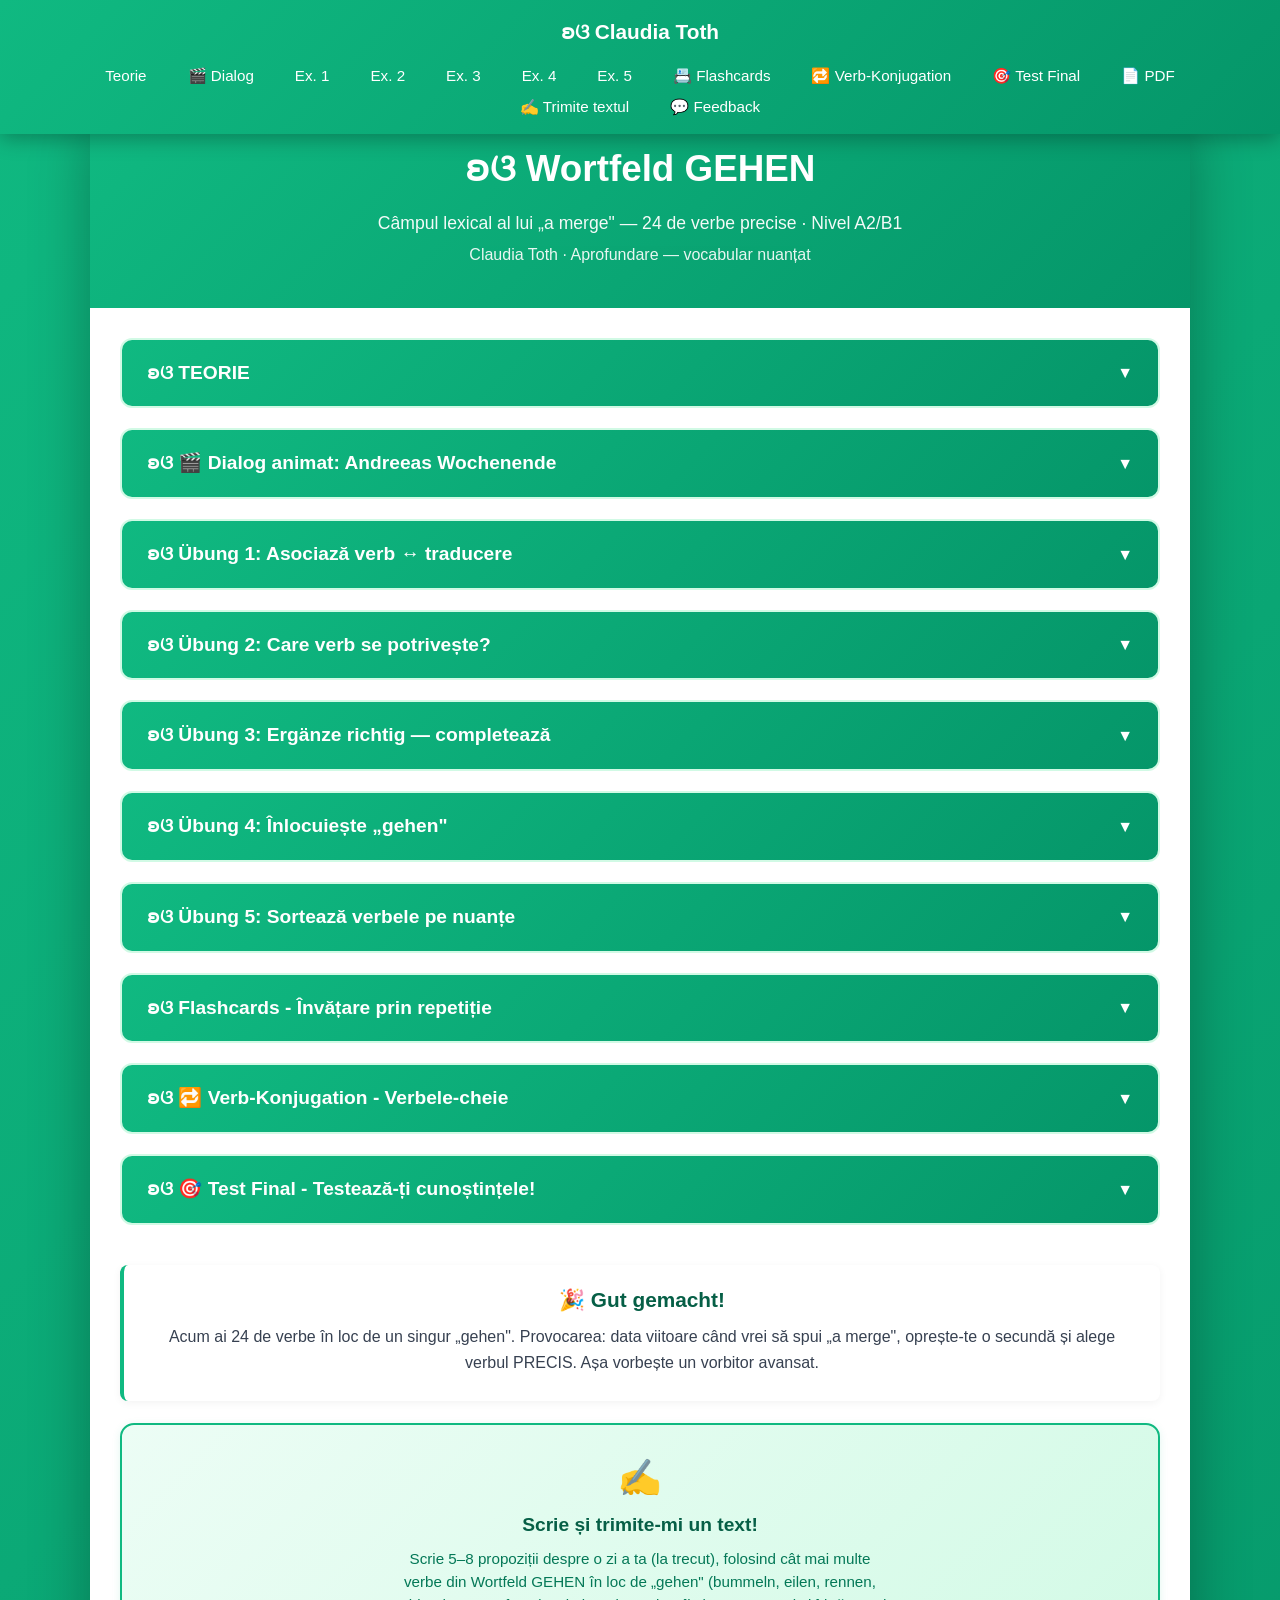
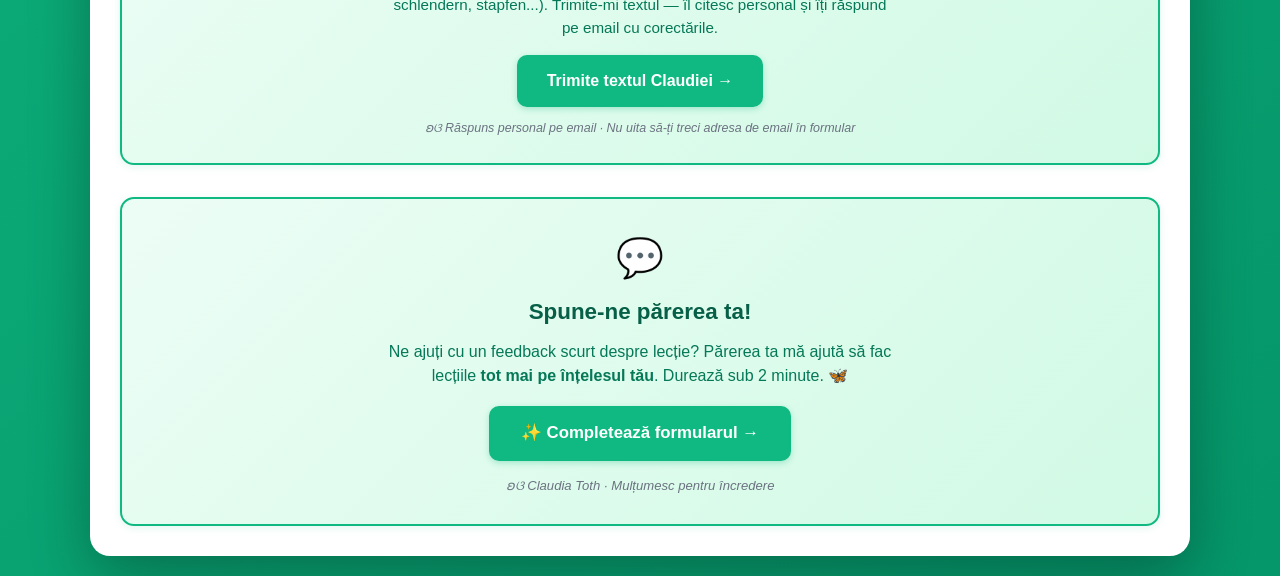
==== commit 74fb8e06: "Adaug exercitiu de scriere + Google Form (poveste cu verbe Wortfeld GEHEN) Co-Authored-By: Claude Op" ====
--- a/index.html
+++ b/index.html
@@ -25,6 +25,7 @@
             <li><a href="#verbs" onclick="openSection(8)">🔁 Verb-Konjugation</a></li>
             <li><a href="#final-test" onclick="openSection(9)">🎯 Test Final</a></li>
             <li><a href="aprofundare-wortfeld-gehen.pdf" download>📄 PDF</a></li>
+            <li><a href="https://forms.gle/t8QTSaqi4dLmbLxP7" target="_blank" rel="noopener noreferrer">✍️ Trimite textul</a></li>
             <li><a href="https://yaz5dfqyx89.typeform.com/to/JHBHSIRc" target="_blank" rel="noopener noreferrer">💬 Feedback</a></li>
         </ul>
     </nav>
@@ -166,6 +167,19 @@
             <div class="theory-box" style="text-align: center; margin-top: 40px;">
                 <p style="font-size: 1.3rem; font-weight: bold; color: #065f46;">🎉 Gut gemacht!</p>
                 <p>Acum ai 24 de verbe în loc de un singur „gehen". Provocarea: data viitoare când vrei să spui „a merge", oprește-te o secundă și alege verbul PRECIS. Așa vorbește un vorbitor avansat.</p>
+            </div>
+
+            <!-- ===== SCHREIBÜBUNG — submit text (Google Form) ===== -->
+            <div style="background: linear-gradient(135deg, #ecfdf5 0%, #d1fae5 100%); border: 2px solid #10B981; border-radius: 14px; padding: 24px 22px; margin-top: 22px; text-align: center; box-shadow: 0 2px 8px rgba(16, 185, 129, 0.12);">
+                <div style="font-size: 2.2rem; margin-bottom: 4px;">✍️</div>
+                <h4 style="color: #065f46; font-size: 1.2rem; margin: 0 0 8px; font-weight: bold;">Scrie și trimite-mi un text!</h4>
+                <p style="color: #047857; font-size: 0.95rem; margin: 0 0 16px; max-width: 500px; margin-left: auto; margin-right: auto; line-height: 1.5;">
+                    Scrie 5–8 propoziții despre o zi a ta (la trecut), folosind cât mai multe verbe din Wortfeld GEHEN în loc de „gehen" (bummeln, eilen, rennen, schlendern, stapfen...). Trimite-mi textul — îl citesc personal și îți răspund pe email cu corectările.
+                </p>
+                <a href="https://forms.gle/t8QTSaqi4dLmbLxP7" target="_blank" rel="noopener noreferrer" style="display: inline-block; background: #10B981; color: white; padding: 13px 30px; border-radius: 10px; text-decoration: none; font-weight: bold; font-size: 1rem; box-shadow: 0 2px 6px rgba(16, 185, 129, 0.3);">
+                    Trimite textul Claudiei →
+                </a>
+                <p style="color: #6b7280; font-size: 0.78rem; margin-top: 12px; font-style: italic;">ʚଓ Răspuns personal pe email · Nu uita să-ți treci adresa de email în formular</p>
             </div>
 
             <!-- ===== FEEDBACK BANNER ===== -->
@@ -186,7 +200,7 @@
     </div>
 
     <script src="theory.js"></script>
-    <script src="dialogs.js"></script>
+    <script src="dialogs.js?v=2"></script>
     <script src="exercises.js"></script>
     <script src="flashcards.js"></script>
     <script src="verbs.js"></script>
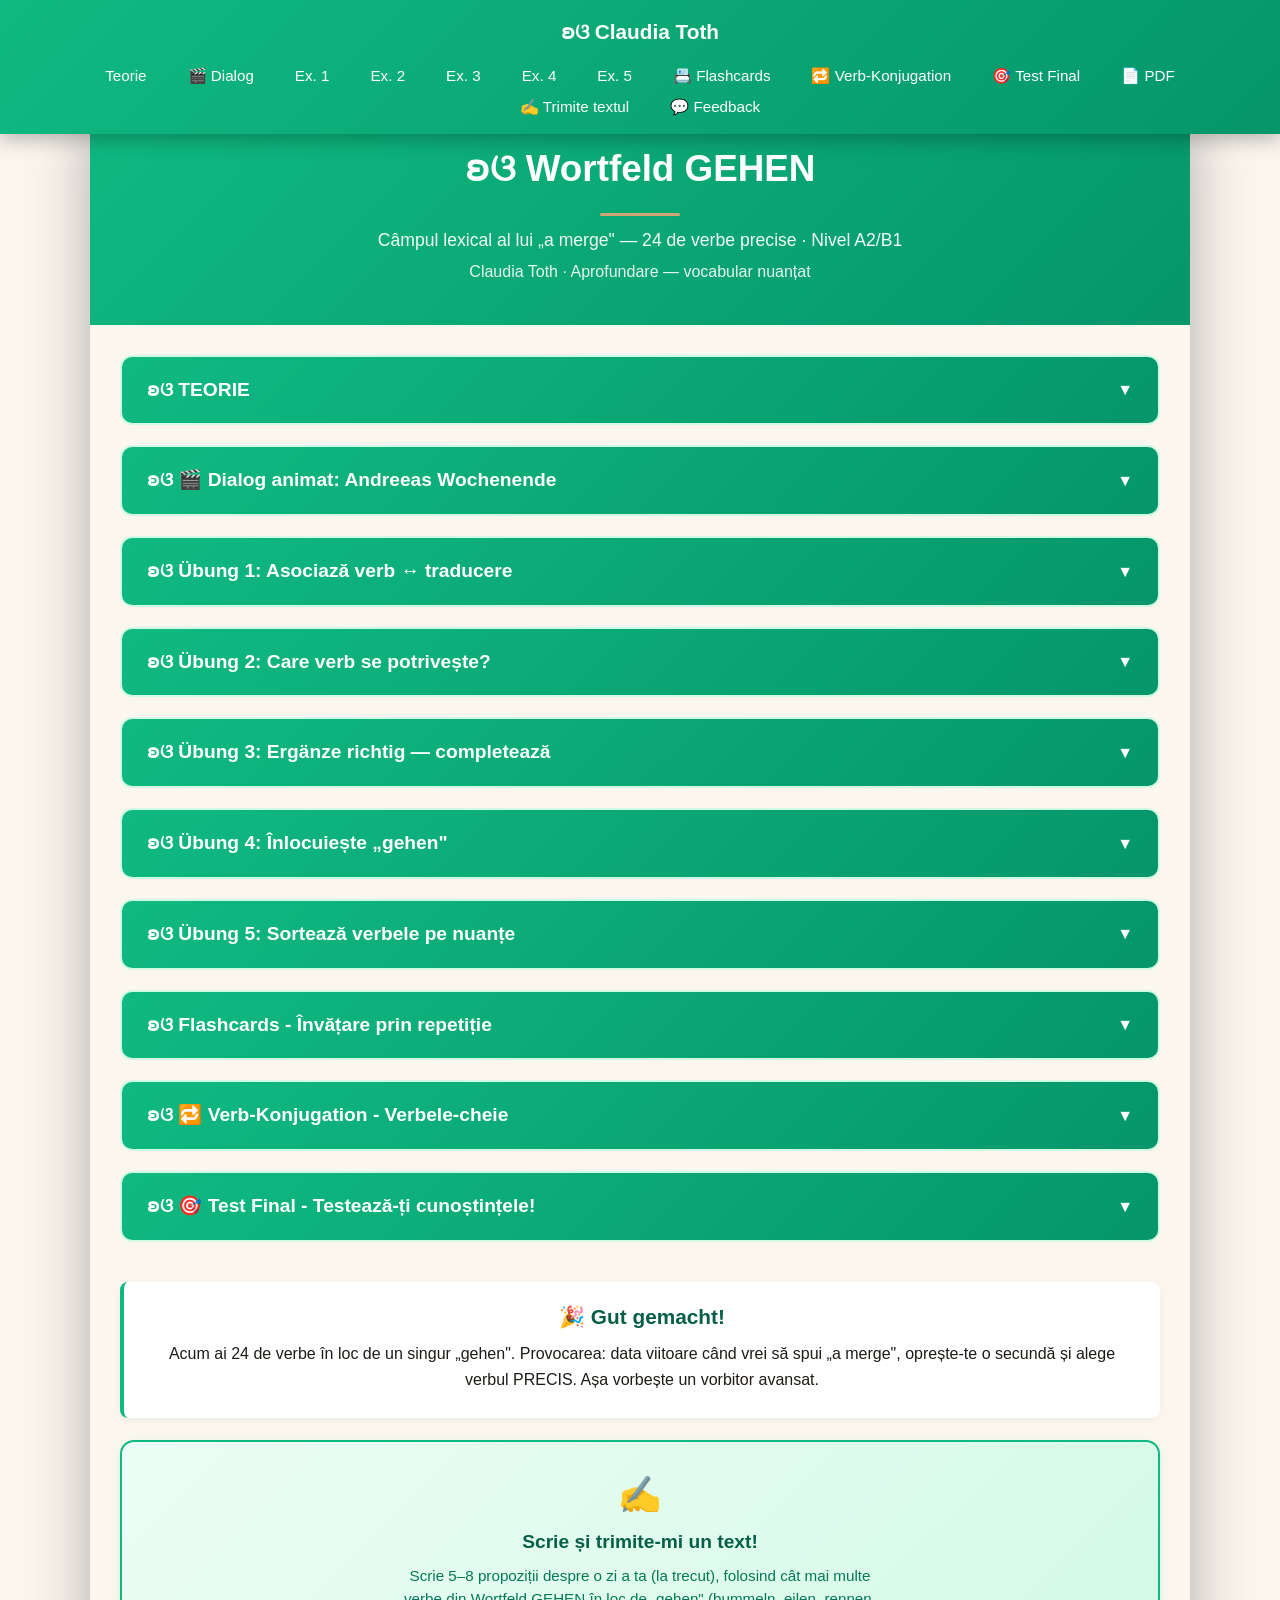
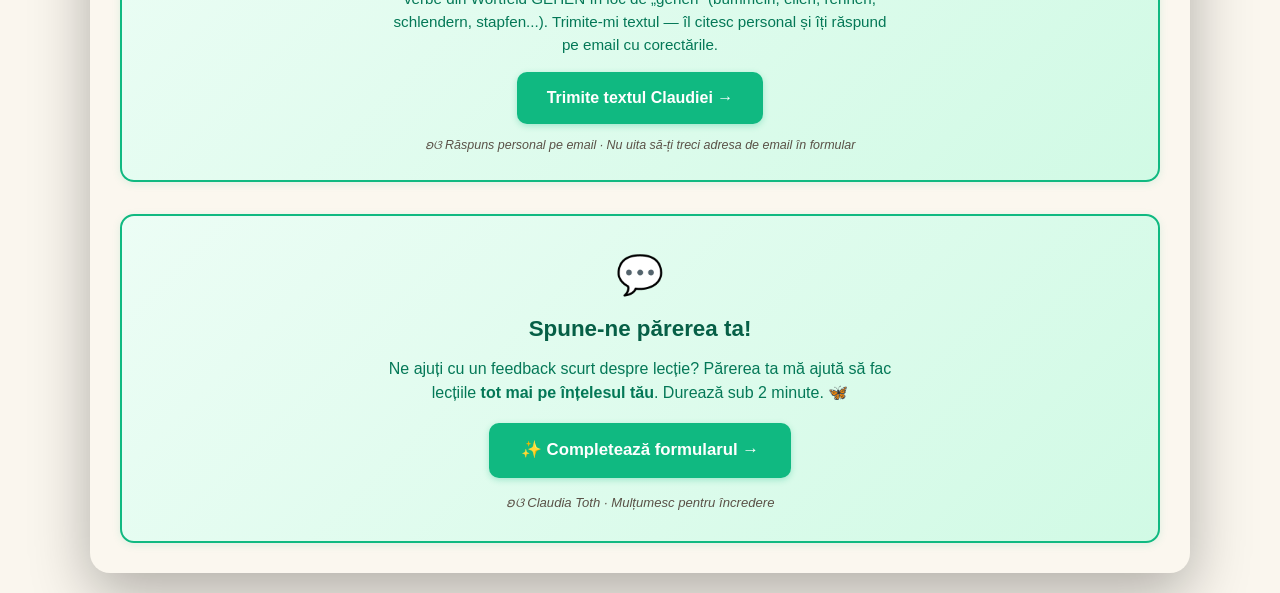
==== commit c7e45d14: "Rebrand v2 culori: crem + auriu + emerald (mustar v1 eliminat) + PDF regenerat Co-Authored-By: Claud" ====
--- a/index.html
+++ b/index.html
@@ -179,7 +179,7 @@
                 <a href="https://forms.gle/t8QTSaqi4dLmbLxP7" target="_blank" rel="noopener noreferrer" style="display: inline-block; background: #10B981; color: white; padding: 13px 30px; border-radius: 10px; text-decoration: none; font-weight: bold; font-size: 1rem; box-shadow: 0 2px 6px rgba(16, 185, 129, 0.3);">
                     Trimite textul Claudiei →
                 </a>
-                <p style="color: #6b7280; font-size: 0.78rem; margin-top: 12px; font-style: italic;">ʚଓ Răspuns personal pe email · Nu uita să-ți treci adresa de email în formular</p>
+                <p style="color: #5A5147; font-size: 0.78rem; margin-top: 12px; font-style: italic;">ʚଓ Răspuns personal pe email · Nu uita să-ți treci adresa de email în formular</p>
             </div>
 
             <!-- ===== FEEDBACK BANNER ===== -->
@@ -192,7 +192,7 @@
                 <a href="https://yaz5dfqyx89.typeform.com/to/JHBHSIRc" target="_blank" rel="noopener noreferrer" style="display: inline-block; background: #10B981; color: white; padding: 14px 32px; border-radius: 10px; text-decoration: none; font-weight: bold; font-size: 1.05rem; box-shadow: 0 2px 6px rgba(16, 185, 129, 0.3); transition: all 0.2s;" onmouseover="this.style.background='#047857'; this.style.transform='translateY(-1px)';" onmouseout="this.style.background='#10B981'; this.style.transform='translateY(0)';">
                     ✨ Completează formularul →
                 </a>
-                <p style="color: #6b7280; font-size: 0.82rem; margin-top: 14px; font-style: italic;">
+                <p style="color: #5A5147; font-size: 0.82rem; margin-top: 14px; font-style: italic;">
                     ʚଓ Claudia Toth · Mulțumesc pentru încredere
                 </p>
             </div>
--- a/styles.css
+++ b/styles.css
@@ -11,12 +11,12 @@
 
 body {
     font-family: 'Segoe UI', Tahoma, Geneva, Verdana, sans-serif;
-    background: linear-gradient(135deg, #10b981 0%, #059669 100%);
+    background: #FAF6EE;
     line-height: 1.6;
     padding: 0;
     padding-top: 80px;
     min-height: 100vh;
-    color: #374151;
+    color: #1F1B16;
 }
 
 /* ============================================
@@ -75,7 +75,7 @@
 .container {
     max-width: 1100px;
     margin: 20px auto;
-    background: white;
+    background: #FBF7EF;
     border-radius: 20px;
     box-shadow: 0 20px 60px rgba(0,0,0,0.3);
     overflow: hidden;
@@ -150,7 +150,7 @@
 .section-content {
     display: none;
     padding: 25px;
-    background: #f0fdf4;
+    background: #FBF7EF;
 }
 
 .section-content.active {
@@ -236,7 +236,7 @@
     gap: 12px;
     margin-bottom: 18px;
     padding: 10px 14px;
-    background: #f0fdf4;
+    background: #FBF7EF;
     border-left: 4px solid #10b981;
     border-radius: 6px;
 }
@@ -313,7 +313,7 @@
 }
 
 .example-box .ro {
-    color: #6b7280;
+    color: #5A5147;
     font-size: 0.95rem;
     margin-top: 4px;
 }
@@ -347,7 +347,7 @@
 }
 
 .theory-table tr:nth-child(even) {
-    background: #f0fdf4;
+    background: #FBF7EF;
 }
 
 .theory-table .verb {
@@ -361,7 +361,7 @@
 }
 
 .theory-table .ro-text {
-    color: #6b7280;
+    color: #5A5147;
     font-style: italic;
     font-size: 0.95rem;
 }
@@ -370,12 +370,12 @@
    EXERCIȚII
    ============================================ */
 .exercise-instruction {
-    background: #fffbeb;
-    border-left: 4px solid #f59e0b;
+    background: #F5F0E8;
+    border-left: 4px solid #D4A574;
     padding: 12px 18px;
     margin-bottom: 18px;
     border-radius: 8px;
-    color: #78350f;
+    color: #5A5147;
 }
 
 .exercise-item {
@@ -413,7 +413,7 @@
 }
 
 .input-group label {
-    color: #374151;
+    color: #1F1B16;
     font-size: 1rem;
     line-height: 1.5;
 }
@@ -463,7 +463,7 @@
 }
 
 .mc-option:hover {
-    background: #f0fdf4;
+    background: #FBF7EF;
 }
 
 .mc-option input[type="radio"] {
@@ -545,12 +545,12 @@
 }
 
 .btn-reset {
-    background: #6b7280;
+    background: #5A5147;
     color: white;
 }
 
 .btn-reset:hover {
-    background: #4b5563;
+    background: #433d35;
     transform: translateY(-2px);
     box-shadow: 0 8px 20px rgba(107, 114, 128, 0.4);
 }
@@ -627,7 +627,7 @@
 
 .flashcard .ro {
     font-size: 1.2rem;
-    color: #6b7280;
+    color: #5A5147;
     font-style: italic;
     display: none;
 }
@@ -642,7 +642,7 @@
     bottom: 12px;
     left: 0;
     right: 0;
-    color: #9ca3af;
+    color: #8a8175;
     font-size: 0.85rem;
 }
 
@@ -776,8 +776,8 @@
         -webkit-overflow-scrolling: touch;
         max-width: 100%;
         scrollbar-width: thin;
-        scrollbar-color: #f59e0b #fef3c7;
-        background-image: linear-gradient(to right, transparent calc(100% - 32px), rgba(245, 158, 11, 0.28) 100%);
+        scrollbar-color: #D4A574 #F5F0E8;
+        background-image: linear-gradient(to right, transparent calc(100% - 32px), rgba(212, 165, 116, 0.28) 100%);
         background-attachment: local;
         background-repeat: no-repeat;
     }
@@ -788,12 +788,12 @@
     }
     .theory-table::-webkit-scrollbar-track,
     .grammar-table::-webkit-scrollbar-track {
-        background: #fef3c7;
+        background: #F5F0E8;
         border-radius: 3px;
     }
     .theory-table::-webkit-scrollbar-thumb,
     .grammar-table::-webkit-scrollbar-thumb {
-        background: #f59e0b;
+        background: #D4A574;
         border-radius: 3px;
     }
 
@@ -801,15 +801,15 @@
     .grammar-table::before {
         content: '👈 Glisează lateral pentru toate coloanele 👉';
         display: block;
-        background: #fef3c7;
-        color: #92400e;
+        background: #F5F0E8;
+        color: #5A5147;
         padding: 6px 10px;
         font-size: 0.72rem;
         text-align: center;
         font-style: italic;
         border-radius: 6px 6px 0 0;
         white-space: nowrap;
-        border-bottom: 1px solid #f59e0b;
+        border-bottom: 1px solid #D4A574;
         position: sticky;
         left: 0;
     }
@@ -828,14 +828,14 @@
    ============================================ */
 .ro-translation {
     display: inline-block;
-    color: #6b7280;
+    color: #5A5147;
     font-style: italic;
     font-size: 0.88rem;
     font-weight: normal;
     line-height: 1.4;
     margin-top: 4px;
     padding-left: 8px;
-    border-left: 2px solid #fcd34d;
+    border-left: 2px solid #D4A574;
 }
 
 /* ============================================
@@ -858,7 +858,7 @@
 }
 
 .test-intro p {
-    color: #374151;
+    color: #1F1B16;
     margin-bottom: 15px;
 }
 
@@ -872,7 +872,7 @@
 
 .test-info-list li {
     padding: 8px 0;
-    color: #374151;
+    color: #1F1B16;
 }
 
 .btn-large {
@@ -921,7 +921,7 @@
 
 /* Întrebarea curentă */
 .test-question {
-    background: #f0fdf4;
+    background: #FBF7EF;
     padding: 25px;
     border-radius: 10px;
     margin-bottom: 20px;
@@ -937,35 +937,35 @@
 
 .test-question-content {
     font-size: 1.15rem;
-    color: #374151;
+    color: #1F1B16;
     line-height: 1.8;
     margin-bottom: 12px;
 }
 
 .test-blank {
-    background: #fef3c7;
+    background: #F5F0E8;
     padding: 4px 16px;
     border-radius: 6px;
-    border: 2px dashed #f59e0b;
-    color: #78350f;
+    border: 2px dashed #D4A574;
+    color: #5A5147;
     font-weight: bold;
     margin-right: 8px;
 }
 
 .test-translation {
     display: block;
-    color: #6b7280;
+    color: #5A5147;
     font-style: italic;
     margin: 10px 0;
     font-size: 0.95rem;
 }
 
 .test-ro-text {
-    background: #fff7ed;
+    background: #F5F0E8;
     padding: 15px;
     border-radius: 8px;
-    border-left: 4px solid #f59e0b;
-    color: #78350f;
+    border-left: 4px solid #D4A574;
+    color: #5A5147;
     font-weight: 500;
 }
 
@@ -1002,7 +1002,7 @@
 
 .test-mc .mc-option:hover {
     border-color: #10b981;
-    background: #f0fdf4;
+    background: #FBF7EF;
 }
 
 /* Controale wizard */
@@ -1015,12 +1015,12 @@
 }
 
 .btn-secondary {
-    background: #6b7280;
+    background: #5A5147;
     color: white;
 }
 
 .btn-secondary:hover {
-    background: #4b5563;
+    background: #433d35;
     transform: translateY(-2px);
     box-shadow: 0 4px 12px rgba(107, 114, 128, 0.4);
 }
@@ -1034,13 +1034,13 @@
 
 /* Buton ÎNAPOI LA TEORIE */
 .btn-back {
-    background: linear-gradient(135deg, #6366f1 0%, #4f46e5 100%);
+    background: linear-gradient(135deg, #5A5147 0%, #433d35 100%);
     color: white;
 }
 
 .btn-back:hover {
     transform: translateY(-2px);
-    box-shadow: 0 8px 20px rgba(99, 102, 241, 0.4);
+    box-shadow: 0 8px 20px rgba(90, 81, 71, 0.4);
 }
 
 .test-back-top {
@@ -1117,7 +1117,7 @@
 
 /* Stats categorii */
 .test-stats {
-    background: #f0fdf4;
+    background: #FBF7EF;
     padding: 20px;
     border-radius: 10px;
     margin-bottom: 20px;
@@ -1137,7 +1137,7 @@
 .test-stats li {
     padding: 8px 0;
     border-bottom: 1px solid #d1fae5;
-    color: #374151;
+    color: #1F1B16;
 }
 
 .test-stats li:last-child {
@@ -1244,7 +1244,7 @@
 
 .dm-tile {
     padding: 10px 14px;
-    background: #f0fdf4;
+    background: #FBF7EF;
     border: 2px solid #d1fae5;
     border-radius: 8px;
     cursor: pointer;
@@ -1261,9 +1261,9 @@
 }
 
 .dm-tile.dm-selected {
-    background: #fef3c7;
-    border-color: #f59e0b;
-    color: #78350f;
+    background: #F5F0E8;
+    border-color: #D4A574;
+    color: #5A5147;
 }
 
 .dm-tile.dm-correct {
@@ -1285,11 +1285,11 @@
     text-align: center;
     margin-top: 12px;
     padding: 10px;
-    background: #fffbeb;
-    border-radius: 8px;
-    color: #78350f;
+    background: #F5F0E8;
+    border-radius: 8px;
+    color: #5A5147;
     font-weight: 600;
-    border-left: 4px solid #f59e0b;
+    border-left: 4px solid #D4A574;
 }
 
 @keyframes shake {
@@ -1315,7 +1315,7 @@
 
 .sort-tile {
     padding: 8px 14px;
-    background: #f0fdf4;
+    background: #FBF7EF;
     border: 2px solid #d1fae5;
     border-radius: 8px;
     cursor: pointer;
@@ -1331,9 +1331,9 @@
 }
 
 .sort-tile.sort-selected {
-    background: #fef3c7;
-    border-color: #f59e0b;
-    color: #78350f;
+    background: #F5F0E8;
+    border-color: #D4A574;
+    color: #5A5147;
 }
 
 .sort-tile.sort-wrong {
@@ -1369,7 +1369,7 @@
 
 .sort-col:hover {
     border-color: #10b981;
-    background: #f0fdf4;
+    background: #FBF7EF;
 }
 
 .sort-col-title {
@@ -1406,8 +1406,8 @@
 .satzbau-answer {
     min-height: 50px;
     padding: 12px;
-    background: #fffbeb;
-    border: 2px dashed #f59e0b;
+    background: #F5F0E8;
+    border: 2px dashed #D4A574;
     border-radius: 8px;
     margin: 8px 0;
     display: flex;
@@ -1417,7 +1417,7 @@
 }
 
 .satzbau-answer-placeholder {
-    color: #9ca3af;
+    color: #8a8175;
     font-style: italic;
     font-size: 0.95rem;
 }
@@ -1427,7 +1427,7 @@
     flex-wrap: wrap;
     gap: 8px;
     padding: 10px;
-    background: #f0fdf4;
+    background: #FBF7EF;
     border-radius: 8px;
     margin-top: 8px;
 }
@@ -1510,18 +1510,18 @@
     border-radius: 8px;
     cursor: pointer;
     transition: all 0.2s;
-    color: #374151;
+    color: #1F1B16;
 }
 
 .mistake-opt:hover {
     border-color: #10b981;
-    background: #f0fdf4;
+    background: #FBF7EF;
 }
 
 .mistake-opt.mistake-picked {
-    border-color: #f59e0b;
-    background: #fef3c7;
-    color: #78350f;
+    border-color: #D4A574;
+    background: #F5F0E8;
+    color: #5A5147;
     font-weight: 600;
 }
 
@@ -1560,7 +1560,7 @@
     size: A4;
     margin: 18mm 14mm 22mm 14mm;
     @bottom-left { content: "ʚଓ © 2026 Claudia Toth"; font-size: 9pt; color: #065f46; }
-    @bottom-right { content: "pag. " counter(page) " / " counter(pages); font-size: 9pt; color: #6b7280; }
+    @bottom-right { content: "pag. " counter(page) " / " counter(pages); font-size: 9pt; color: #5A5147; }
 }
 
 @media print {
@@ -1628,7 +1628,7 @@
 }
 .cast-card .detail {
     font-size: 0.65rem;
-    color: #6b7280;
+    color: #5A5147;
     line-height: 1.2;
     margin-top: 2px;
 }
@@ -1640,8 +1640,8 @@
 /* Avatar 44×56px (NU dimensiune nativă!) — adăugat în template 28 mai 2026 */
 /* după bug raportat de Claudia pe A2 L2 (andreeas-diplom) */
 .andreea-note {
-    background: #fffbeb;
-    border-left: 4px solid #f59e0b;
+    background: #F5F0E8;
+    border-left: 4px solid #D4A574;
     border-radius: 0 8px 8px 0;
     padding: 12px 16px;
     margin: 14px 0;
@@ -1660,7 +1660,7 @@
 }
 .andreea-note-content .speaker {
     font-weight: 700;
-    color: #92400e;
+    color: #5A5147;
     font-size: 0.85rem;
     margin-bottom: 4px;
 }
@@ -1668,7 +1668,7 @@
     content: "💚 ";
 }
 .andreea-note-content .text {
-    color: #78350f;
+    color: #5A5147;
     font-size: 0.92rem;
     font-style: italic;
     line-height: 1.55;
@@ -1703,7 +1703,7 @@
     border-bottom: none;
 }
 .grammar-table tr:nth-child(even) {
-    background: #f0fdf4;
+    background: #FBF7EF;
 }
 
 /* ===== REGULA 14 PATCH â€” touch scroll mobile (fix raportat 31 mai 2026) ===== */
@@ -1729,8 +1729,8 @@
    DIALOG ANIMAT (motor Pflege) — Andreea ↔ Annette
    ============================================ */
 .animated-dialog { background: white; border-radius: 16px; padding: 20px; margin: 16px 0; box-shadow: 0 4px 18px rgba(6, 95, 70, 0.1); }
-.dialog-context { background: #f0fdf4; border-left: 4px solid #10b981; padding: 10px 14px; border-radius: 6px; color: #065f46; font-size: 0.9rem; margin-bottom: 18px; }
-.stage-container { background: linear-gradient(135deg, #f0fdf4 0%, #ecfdf5 100%); border-radius: 12px; padding: 24px 16px; margin: 14px 0; }
+.dialog-context { background: #FBF7EF; border-left: 4px solid #10b981; padding: 10px 14px; border-radius: 6px; color: #065f46; font-size: 0.9rem; margin-bottom: 18px; }
+.stage-container { background: linear-gradient(135deg, #FBF7EF 0%, #ecfdf5 100%); border-radius: 12px; padding: 24px 16px; margin: 14px 0; }
 .stage { display: grid; grid-template-columns: 1fr 1fr; gap: 24px; align-items: start; }
 .character-wrapper { display: flex; flex-direction: column; align-items: center; position: relative; transition: all 0.3s; opacity: 0.55; }
 .character-wrapper.speaking { opacity: 1; transform: scale(1.05); }
@@ -1746,7 +1746,7 @@
 .speech-bubble .bubble-de, .speech-bubble .bubble-ro { transition: opacity 0.18s ease; }
 .speech-bubble.text-fading .bubble-de, .speech-bubble.text-fading .bubble-ro { opacity: 0.15; }
 .bubble-de { color: #065f46; font-weight: 600; font-size: 0.95rem; margin-bottom: 6px; line-height: 1.4; }
-.bubble-ro { color: #6b7280; font-style: italic; font-size: 0.85rem; line-height: 1.4; }
+.bubble-ro { color: #5A5147; font-style: italic; font-size: 0.85rem; line-height: 1.4; }
 .dialog-controls { display: flex; justify-content: center; gap: 10px; margin: 16px 0 10px; flex-wrap: wrap; }
 .btn-dialog { background: linear-gradient(135deg, #10b981 0%, #059669 100%); color: white; border: none; padding: 10px 18px; border-radius: 8px; cursor: pointer; font-size: 0.92rem; font-weight: 600; transition: all 0.2s; font-family: inherit; }
 .btn-dialog:hover:not(:disabled) { transform: translateY(-2px); box-shadow: 0 4px 12px rgba(16, 185, 129, 0.3); }
@@ -1755,20 +1755,32 @@
 .progress-bar { height: 8px; background: #e5e7eb; border-radius: 4px; overflow: hidden; margin-bottom: 6px; }
 .progress-fill { height: 100%; background: linear-gradient(135deg, #10b981 0%, #059669 100%); transition: width 0.3s ease-out; width: 0%; }
 .progress-text { color: #065f46; font-size: 0.85rem; font-weight: 600; }
-.transcript-details { margin-top: 16px; background: #f0fdf4; border-radius: 8px; padding: 10px 14px; }
+.transcript-details { margin-top: 16px; background: #FBF7EF; border-radius: 8px; padding: 10px 14px; }
 .transcript-details summary { color: #065f46; font-weight: 600; cursor: pointer; padding: 4px 0; }
 .transcript-list { margin-top: 10px; }
 .reply-item { background: white; border-left: 4px solid #d1d5db; padding: 10px 12px; border-radius: 6px; margin-bottom: 8px; transition: all 0.3s; }
-.reply-item.active { border-left-color: #10b981; background: #f0fdf4; transform: translateX(4px); }
+.reply-item.active { border-left-color: #10b981; background: #FBF7EF; transform: translateX(4px); }
 .reply-header { display: flex; align-items: center; gap: 10px; margin-bottom: 6px; }
-.reply-num { color: #6b7280; font-size: 0.85rem; font-weight: 700; }
+.reply-num { color: #5A5147; font-size: 0.85rem; font-weight: 700; }
 .reply-speaker { color: #065f46; font-weight: 600; font-size: 0.88rem; flex: 1; }
 .speaker-andreea { color: #047857; }
 .speaker-annette { color: #a21caf; }
 .btn-replay-reply { background: #ecfdf5; border: 1px solid #10b981; color: #065f46; border-radius: 6px; padding: 3px 8px; cursor: pointer; font-size: 0.8rem; }
 .btn-replay-reply:hover { background: #d1fae5; }
 .reply-de { color: #065f46; font-weight: 600; font-size: 0.92rem; line-height: 1.45; }
-.reply-ro { color: #6b7280; font-style: italic; font-size: 0.85rem; margin-top: 2px; }
+.reply-ro { color: #5A5147; font-style: italic; font-size: 0.85rem; margin-top: 2px; }
 @media (max-width: 768px) {
     .stage { grid-template-columns: 1fr; gap: 32px; }
-}+}
+
+/* ===== BRAND v2 — linie aurie 80x3px sub h1 (rebrand iunie 2026) ===== */
+.header h1 { position: relative; }
+.header h1::after {
+    content: "";
+    display: block;
+    width: 80px;
+    height: 3px;
+    background: #D4A574;
+    margin: 14px auto 0;
+    border-radius: 2px;
+}
